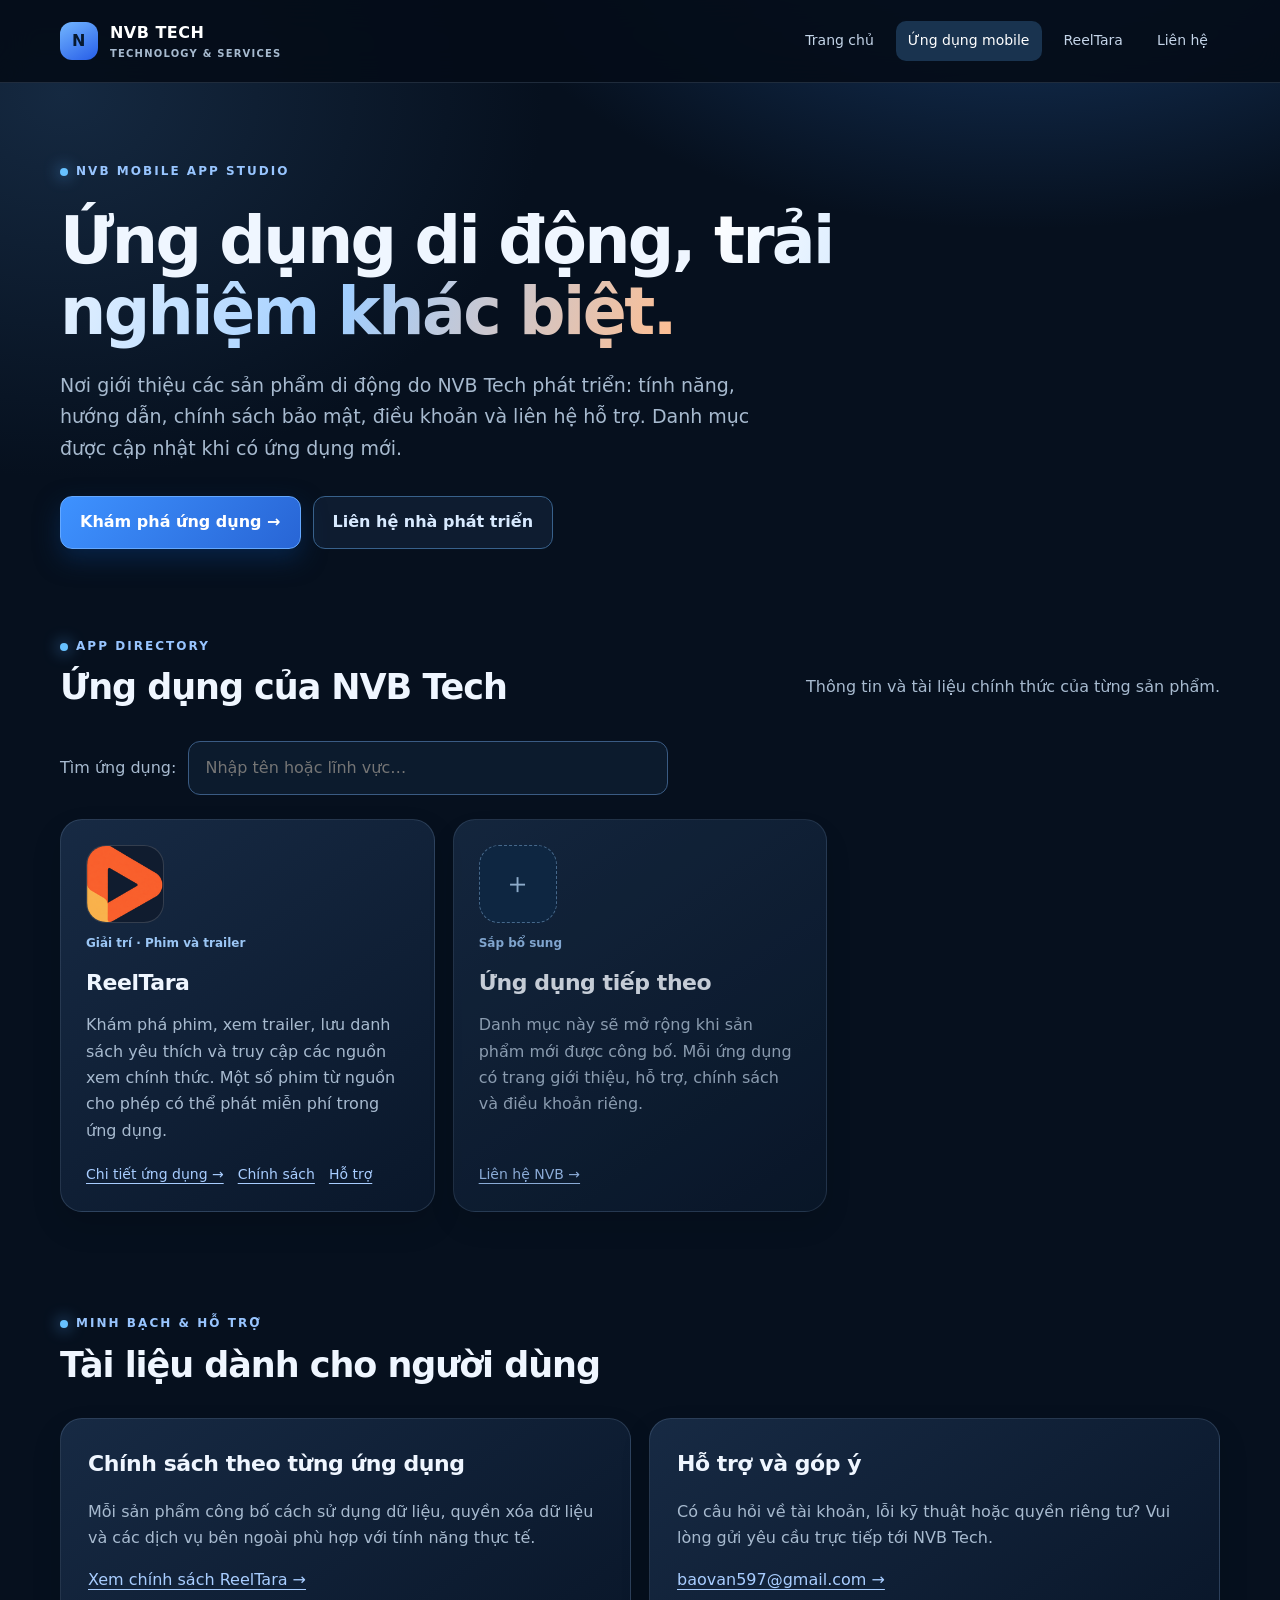
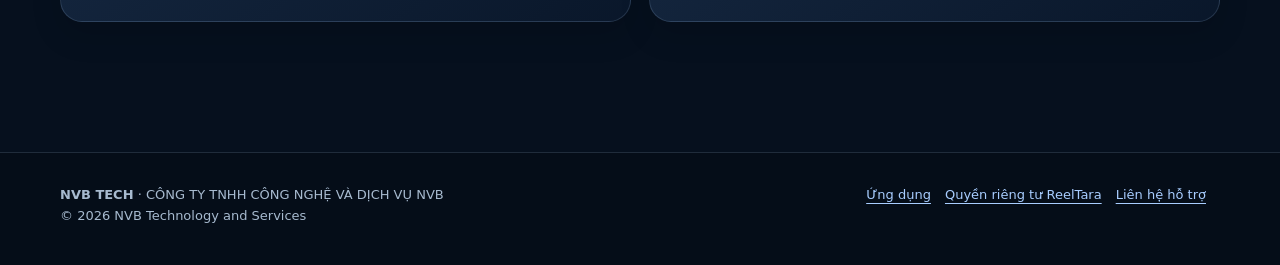
==== apps/index.html @ 72f315d4 "feat(web): launch NVB Mobile App Studio with ReelTara pages, privacy, terms, support and Play listin" ====
<!doctype html>
<html lang="vi"><head><meta charset="utf-8"><meta name="viewport" content="width=device-width,initial-scale=1,viewport-fit=cover">
<meta name="theme-color" content="#06101e"><meta name="description" content="NVB App Studio — Danh mục ứng dụng mobile, giới thiệu tính năng, chính sách quyền riêng tư và trung tâm hỗ trợ cho các sản phẩm NVB Tech.">
<meta property="og:title" content="Ứng dụng di động"><meta property="og:description" content="NVB App Studio — Danh mục ứng dụng mobile, giới thiệu tính năng, chính sách quyền riêng tư và trung tâm hỗ trợ cho các sản phẩm NVB Tech.">
<link rel="canonical" href="https://nvbtech.com.vn/apps/">
<link rel="stylesheet" href="/apps/assets/apps.css"><title>Ứng dụng di động | NVB Tech</title></head><body>
<a class="skip" href="#main">Đến nội dung chính</a>
<header class="site-header"><div class="wrap nav-bar">
<a class="brand" href="/"><span class="brand-mark">N</span><span>NVB TECH<small>TECHNOLOGY & SERVICES</small></span></a>
<nav class="nav-links" aria-label="Điều hướng">
<a href="/">Trang chủ</a><a href="/apps/" aria-current="page">Ứng dụng mobile</a><a href="/apps/reeltara/" >ReelTara</a><a href="/#contact">Liên hệ</a></nav></div></header>
<main id="main">
<div class="wrap hero"><span class="eyebrow">NVB Mobile App Studio</span><h1>Ứng dụng di động, <span class="gradient">trải nghiệm khác biệt.</span></h1>
<p class="lead">Nơi giới thiệu các sản phẩm di động do NVB Tech phát triển: tính năng, hướng dẫn, chính sách bảo mật, điều khoản và liên hệ hỗ trợ. Danh mục được cập nhật khi có ứng dụng mới.</p>
<div class="actions"><a class="btn primary" href="#catalog">Khám phá ứng dụng →</a><a class="btn secondary" href="mailto:baovan597@gmail.com">Liên hệ nhà phát triển</a></div></div>
<section id="catalog" class="wrap section"><div class="section-heading"><div><span class="eyebrow">App Directory</span><h2>Ứng dụng của NVB Tech</h2></div><p class="muted">Thông tin và tài liệu chính thức của từng sản phẩm.</p></div>
<div class="simple-form"><label for="app-search" class="muted">Tìm ứng dụng:</label><input id="app-search" type="search" placeholder="Nhập tên hoặc lĩnh vực…" aria-label="Tìm ứng dụng" autocomplete="off"></div>
<div class="grid" id="app-grid">
<article class="card app-entry" data-keywords="reeltara reel tara movie phim video trailer giai tri entertainment">
<img class="app-icon" src="/apps/assets/reeltara-icon.png" alt="Logo ReelTara" width="78" height="78"><span class="card-tag">Giải trí · Phim và trailer</span><h3>ReelTara</h3>
<p>Khám phá phim, xem trailer, lưu danh sách yêu thích và truy cập các nguồn xem chính thức. Một số phim từ nguồn cho phép có thể phát miễn phí trong ứng dụng.</p>
<div class="links"><a href="/apps/reeltara/">Chi tiết ứng dụng →</a><a href="/apps/reeltara/privacy.html">Chính sách</a><a href="/apps/reeltara/support.html">Hỗ trợ</a></div></article>
<article class="card coming" data-keywords="nvb mobile application development app future"><div class="placeholder">＋</div><span class="card-tag">Sắp bổ sung</span><h3>Ứng dụng tiếp theo</h3><p>Danh mục này sẽ mở rộng khi sản phẩm mới được công bố. Mỗi ứng dụng có trang giới thiệu, hỗ trợ, chính sách và điều khoản riêng.</p>
<div class="links"><a href="mailto:baovan597@gmail.com">Liên hệ NVB →</a></div></article>
</div><p class="muted" id="app-no-results" hidden>Không có ứng dụng phù hợp.</p></section>
<section class="wrap section"><div class="section-heading"><div><span class="eyebrow">Minh bạch & hỗ trợ</span><h2>Tài liệu dành cho người dùng</h2></div></div>
<div class="split"><div class="panel"><h2>Chính sách theo từng ứng dụng</h2><p>Mỗi sản phẩm công bố cách sử dụng dữ liệu, quyền xóa dữ liệu và các dịch vụ bên ngoài phù hợp với tính năng thực tế.</p><a href="/apps/reeltara/privacy.html">Xem chính sách ReelTara →</a></div>
<div class="panel"><h2>Hỗ trợ và góp ý</h2><p>Có câu hỏi về tài khoản, lỗi kỹ thuật hoặc quyền riêng tư? Vui lòng gửi yêu cầu trực tiếp tới NVB Tech.</p><a href="mailto:baovan597@gmail.com">baovan597@gmail.com →</a></div></div></section>
<script>(function(){const q=document.getElementById('app-search'),cards=[...document.querySelectorAll('.app-entry')],empty=document.getElementById('app-no-results');q.addEventListener('input',()=>{let n=0;for(const c of cards){const show=(c.getAttribute('data-keywords')+' '+c.textContent).toLocaleLowerCase('vi').includes(q.value.trim().toLocaleLowerCase('vi'));c.classList.toggle('hidden-card',!show);if(show)n++;}empty.hidden=!!n;});})();</script></main>
<footer class="site-footer"><div class="wrap foot-row">
<div><strong>NVB TECH</strong> · CÔNG TY TNHH CÔNG NGHỆ VÀ DỊCH VỤ NVB<br>© 2026 NVB Technology and Services</div>
<div><a href="/apps/">Ứng dụng</a><a href="/apps/reeltara/privacy.html">Quyền riêng tư ReelTara</a><a href="mailto:baovan597@gmail.com">Liên hệ hỗ trợ</a></div>
</div></footer></body></html>
---- apps/assets/apps.css ----
:root{--bg:#06101e;--panel:#0f1e33;--panel2:#142640;--text:#eff6ff;--muted:#a7bacf;--line:rgba(174,202,239,.16);--blue:#68a7ff;--orange:#ff914e;--max:1160px}
*{box-sizing:border-box}html{scroll-behavior:smooth}body{margin:0;min-height:100vh;background:radial-gradient(ellipse 750px 430px at 80% -5%,#193c69 0,transparent 75%),radial-gradient(ellipse 600px 480px at 5% 5%,#152941 0,transparent 80%),var(--bg);font-family:Inter,system-ui,-apple-system,"Segoe UI",sans-serif;color:var(--text);line-height:1.65}a{color:#a8cdff;text-underline-offset:4px}a:focus-visible,button:focus-visible{outline:3px solid #92c2ff;outline-offset:3px}img{max-width:100%}.wrap{width:min(var(--max),calc(100% - 44px));margin:auto}.skip{position:absolute;left:-9999px}.skip:focus{left:16px;top:10px;background:#fff;color:#111;z-index:100;padding:10px}.site-header{position:sticky;top:0;z-index:20;border-bottom:1px solid var(--line);background:rgba(5,13,24,.92);backdrop-filter:blur(16px)}.nav-bar{display:flex;align-items:center;justify-content:space-between;gap:18px;min-height:82px}.brand{display:flex;align-items:center;gap:12px;text-decoration:none;color:#fff;font-size:16px;font-weight:800;letter-spacing:.03em}.brand-mark{background:linear-gradient(150deg,#73b6ff,#265de8);width:38px;height:38px;display:grid;place-items:center;border-radius:12px;font-weight:900;color:#07192f}.brand small{display:block;font-size:10px;color:var(--muted);letter-spacing:.12em;font-weight:650}.nav-links{display:flex;gap:10px;align-items:center;flex-wrap:wrap}.nav-links a{padding:8px 12px;text-decoration:none;border-radius:10px;color:#c4d4e8;font-size:14px}.nav-links a[aria-current="page"],.nav-links a:hover{background:#19334f;color:#fff}.eyebrow{display:inline-flex;align-items:center;gap:8px;color:#98c5ff;font-weight:800;text-transform:uppercase;font-size:12px;letter-spacing:.17em}.eyebrow:before{content:"";width:8px;height:8px;background:#67c1ff;box-shadow:0 0 16px #56aaff;border-radius:50%}.hero{padding:75px 0 56px}.hero h1{font-size:clamp(35px,5.5vw,65px);line-height:1.09;letter-spacing:-.04em;margin:22px 0;max-width:830px}.gradient{background:linear-gradient(110deg,#fff,#a0ceff 54%,#ffbe91);color:transparent;background-clip:text}.lead{max-width:730px;color:var(--muted);font-size:clamp(16px,2.1vw,19px);margin-bottom:32px}.actions{display:flex;gap:12px;flex-wrap:wrap}.btn{border:1px solid #38618b;display:inline-flex;align-items:center;justify-content:center;gap:8px;padding:12px 19px;border-radius:12px;font-weight:750;text-decoration:none;transition:transform .15s,background .15s;min-height:46px}.btn:hover{transform:translateY(-2px)}.btn.primary{background:linear-gradient(130deg,#3e92ff,#2865d5);border-color:#64a8ff;color:#fff;box-shadow:0 10px 25px #072347}.btn.secondary{background:rgba(108,169,248,.08);color:#d8eaff}.section{padding:28px 0 70px}.section-heading{display:flex;justify-content:space-between;gap:22px;align-items:end;margin:0 0 24px}.section-heading h2{font-size:clamp(25px,4vw,35px);letter-spacing:-.03em;margin:0}.muted{color:var(--muted)}.grid{display:grid;grid-template-columns:repeat(3,minmax(0,1fr));gap:18px}.card,.panel,.legal{background:linear-gradient(145deg,rgba(24,44,70,.95),rgba(10,24,43,.96));border:1px solid var(--line);border-radius:22px;box-shadow:0 14px 30px rgba(0,0,0,.13)}.card{padding:25px;display:flex;flex-direction:column;gap:11px}.card h3,.panel h2{margin:0;font-size:22px;letter-spacing:-.02em}.card p{color:var(--muted);margin:0 0 8px}.card .links{display:flex;flex-wrap:wrap;gap:14px;margin-top:auto}.card .links a{font-size:14px}.app-icon{width:78px;height:78px;object-fit:cover;border-radius:20px;border:1px solid rgba(255,255,255,.15);background:#101c2f}.card-tag{font-size:12px;font-weight:700;color:#9bc6f5}.coming{opacity:.82}.coming .placeholder{width:78px;height:78px;border-radius:20px;background:#102b49;border:1px dashed #557ca3;display:grid;place-items:center;font-size:29px;color:#abcdf0}.hero-app{display:grid;grid-template-columns:1.55fr .8fr;gap:25px;align-items:center}.hero-art{border:1px solid var(--line);background:radial-gradient(circle at 48% 40%,#294976,#101e36 68%);min-height:335px;border-radius:32px;display:grid;place-items:center;position:relative;overflow:hidden}.hero-art:before,.hero-art:after{content:"";position:absolute;border:1px solid #75afff33;width:320px;height:320px;border-radius:50%}.hero-art:after{width:450px;height:450px}.hero-art img{width:172px;height:172px;z-index:1;border-radius:36px;box-shadow:0 24px 60px #0009}.facts{display:flex;gap:9px;flex-wrap:wrap;margin:25px 0}.fact{border:1px solid var(--line);background:#132b45;border-radius:10px;padding:6px 12px;font-size:12px;color:#c8d9ed}.panel{padding:27px}.split{display:grid;grid-template-columns:1fr 1fr;gap:18px}.split .panel{min-height:170px}.panel p{color:var(--muted)}.listlinks{display:flex;flex-direction:column;gap:13px}.listlinks a{display:flex;justify-content:space-between;align-items:center;gap:12px;text-decoration:none;border-bottom:1px solid var(--line);padding:12px 0}.listlinks a:last-child{border-bottom:0}.listlinks a span:last-child{opacity:.65}.breadcrumbs{color:var(--muted);font-size:13px;padding:22px 0 0}.breadcrumbs a{text-decoration:none}.legal{max-width:850px;margin:30px auto 80px;padding:clamp(25px,5vw,52px)}.legal h1{font-size:clamp(30px,4vw,43px);line-height:1.2;letter-spacing:-.03em;margin:12px 0}.legal h2{font-size:20px;margin-top:29px}.legal p,.legal li{color:#bfd0e4}.legal ul{padding-left:23px}.legal strong{color:#e7f2ff}.legal .updated{font-size:13px;color:#aabdd3}.notice{border:1px solid rgba(255,184,98,.38);background:rgba(138,83,17,.13);color:#f7d5a5;border-radius:14px;padding:15px 19px}.site-footer{margin-top:60px;border-top:1px solid var(--line);padding:31px 0 38px;background:#050d18}.foot-row{display:flex;justify-content:space-between;gap:20px;flex-wrap:wrap;font-size:13px;color:var(--muted)}.foot-row a{margin-right:14px}.badge{background:#1c3956;color:#c9e3ff;padding:5px 10px;border-radius:10px;font-size:12px;font-weight:700;display:inline-block}.simple-form{display:flex;gap:12px;align-items:center;margin:24px 0}.simple-form input{color:var(--text);background:#0c1b2d;border:1px solid #3a5b83;border-radius:12px;padding:13px 16px;font:inherit;width:min(100%,480px)}.hidden-card{display:none!important}
@media(max-width:800px){.grid{grid-template-columns:1fr 1fr}.hero-app{grid-template-columns:1fr}.hero-art{min-height:230px}.hero-art img{width:125px;height:125px}.split{grid-template-columns:1fr}.hero{padding-top:46px}}
@media(max-width:570px){.wrap{width:calc(100% - 30px)}.nav-bar{align-items:flex-start;padding:14px 0;min-height:auto;flex-direction:column}.nav-links{gap:2px}.nav-links a{padding:6px 10px}.hero{padding:36px 0}.grid{grid-template-columns:1fr}.section{padding-bottom:40px}.section-heading{display:block}.legal{margin:20px auto 50px}.foot-row{display:block}.site-footer{margin-top:30px}}
@media(prefers-reduced-motion:reduce){*,*:before,*:after{scroll-behavior:auto!important;transition:none!important}}
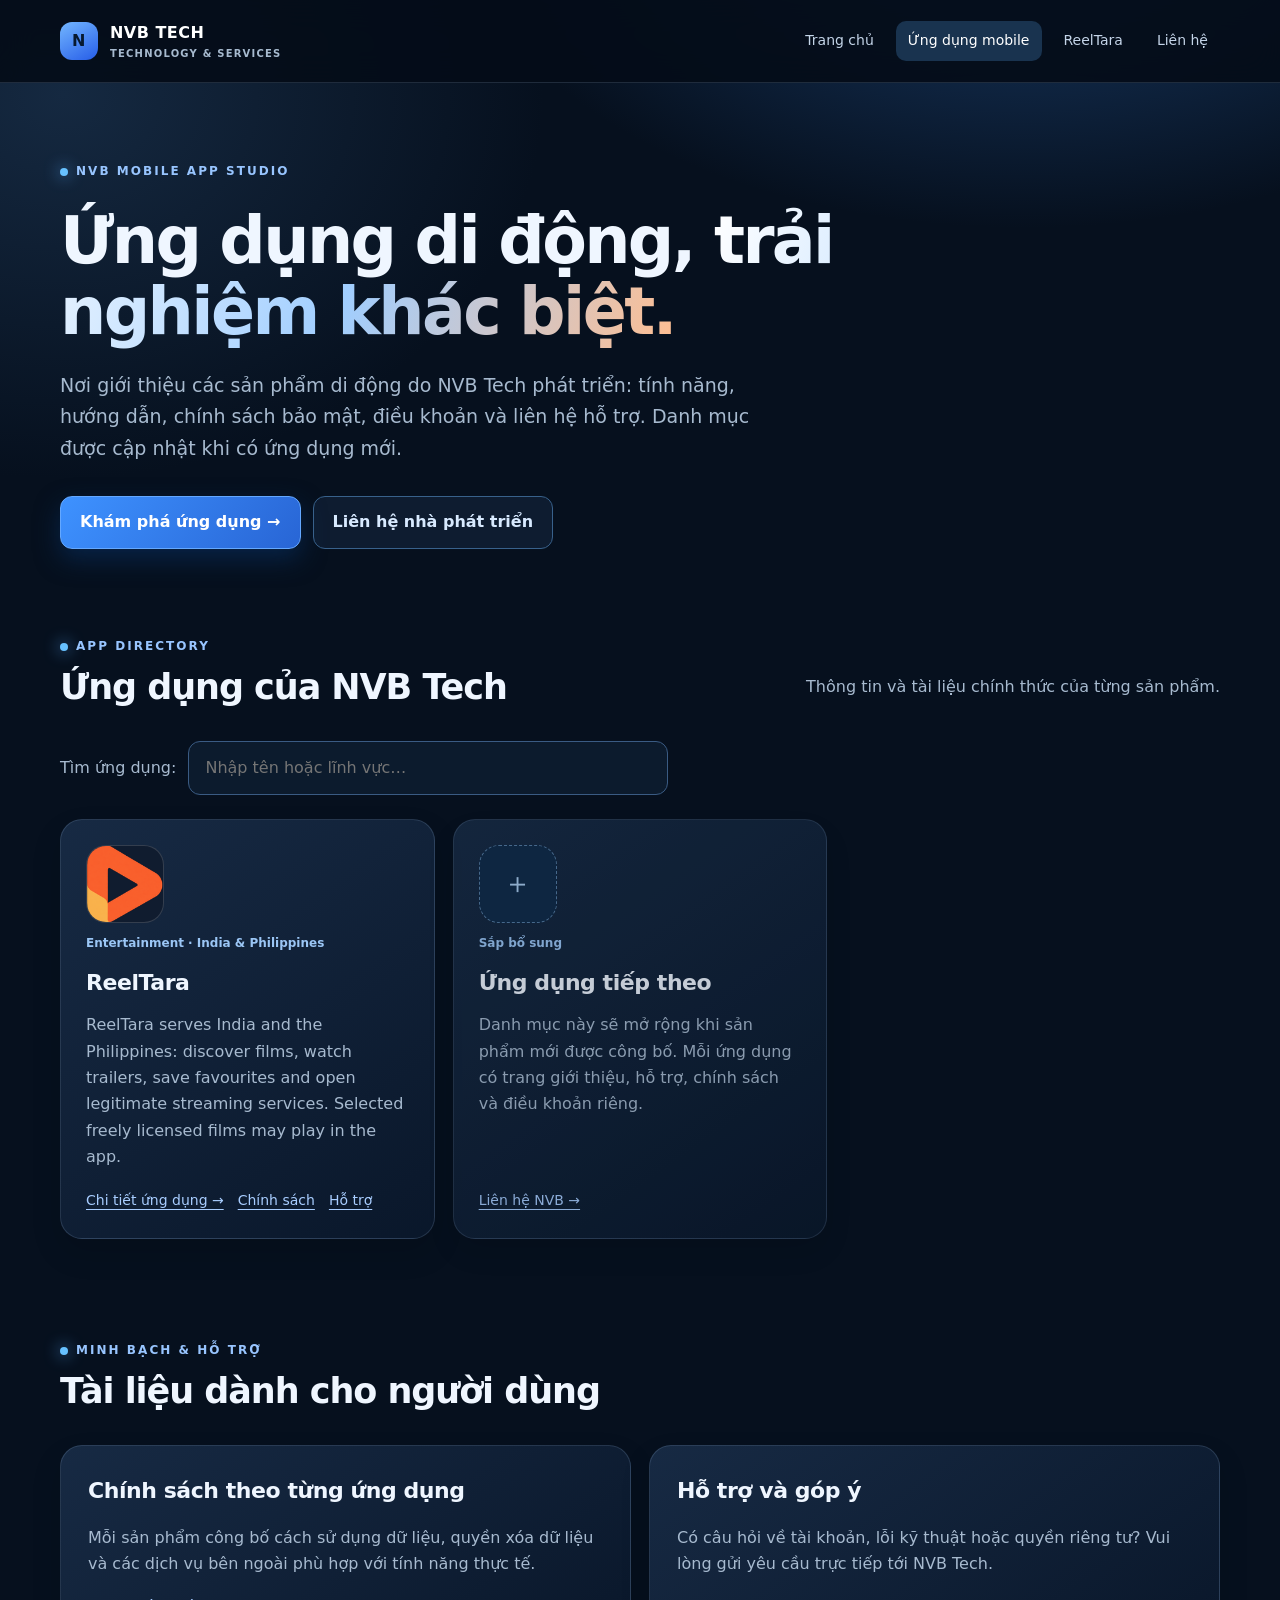
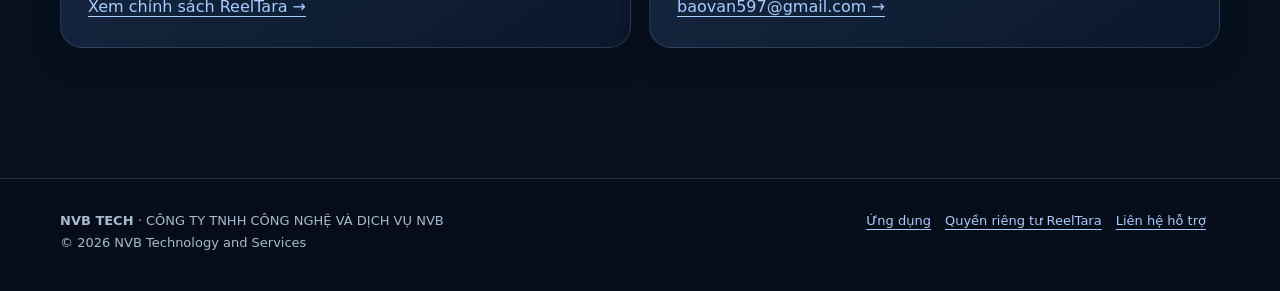
==== commit c2562890: "fix(markets): align ReelTara public pages with India and Philippines launch" ====
--- a/apps/index.html
+++ b/apps/index.html
@@ -17,8 +17,8 @@
 <div class="simple-form"><label for="app-search" class="muted">Tìm ứng dụng:</label><input id="app-search" type="search" placeholder="Nhập tên hoặc lĩnh vực…" aria-label="Tìm ứng dụng" autocomplete="off"></div>
 <div class="grid" id="app-grid">
 <article class="card app-entry" data-keywords="reeltara reel tara movie phim video trailer giai tri entertainment">
-<img class="app-icon" src="/apps/assets/reeltara-icon.png" alt="Logo ReelTara" width="78" height="78"><span class="card-tag">Giải trí · Phim và trailer</span><h3>ReelTara</h3>
-<p>Khám phá phim, xem trailer, lưu danh sách yêu thích và truy cập các nguồn xem chính thức. Một số phim từ nguồn cho phép có thể phát miễn phí trong ứng dụng.</p>
+<img class="app-icon" src="/apps/assets/reeltara-icon.png" alt="Logo ReelTara" width="78" height="78"><span class="card-tag">Entertainment · India &amp; Philippines</span><h3>ReelTara</h3>
+<p>ReelTara serves India and the Philippines: discover films, watch trailers, save favourites and open legitimate streaming services. Selected freely licensed films may play in the app.</p>
 <div class="links"><a href="/apps/reeltara/">Chi tiết ứng dụng →</a><a href="/apps/reeltara/privacy.html">Chính sách</a><a href="/apps/reeltara/support.html">Hỗ trợ</a></div></article>
 <article class="card coming" data-keywords="nvb mobile application development app future"><div class="placeholder">＋</div><span class="card-tag">Sắp bổ sung</span><h3>Ứng dụng tiếp theo</h3><p>Danh mục này sẽ mở rộng khi sản phẩm mới được công bố. Mỗi ứng dụng có trang giới thiệu, hỗ trợ, chính sách và điều khoản riêng.</p>
 <div class="links"><a href="mailto:baovan597@gmail.com">Liên hệ NVB →</a></div></article>
